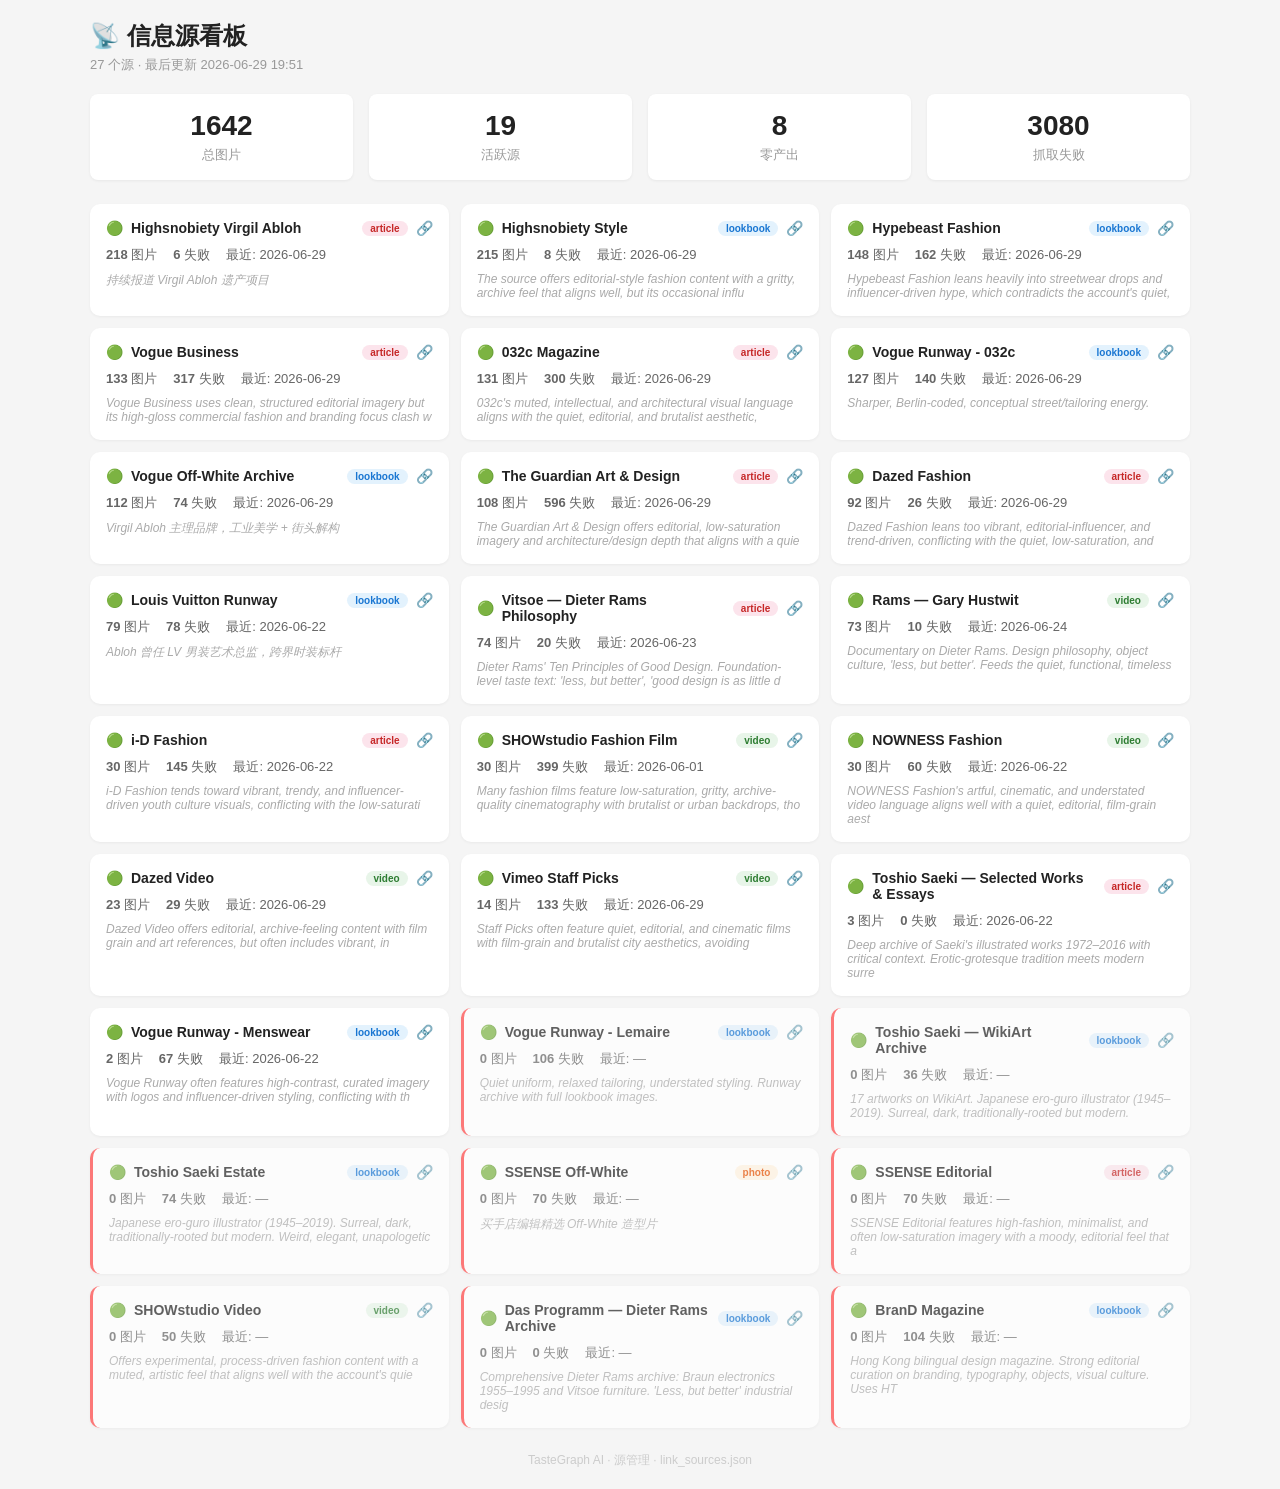
==== data/sources.html @ 7e1a2206 "checkpoint before parallel development" ====
<!DOCTYPE html>
<html lang="zh-CN">
<head>
<meta charset="UTF-8">
<meta name="viewport" content="width=device-width, initial-scale=1.0">
<title>信息源看板 — TasteGraph</title>
<style>
  * { box-sizing: border-box; }
  body { font-family: -apple-system, "PingFang SC", sans-serif; background: #f5f5f5; margin: 0; padding: 20px; color: #222; }
  .wrap { max-width: 1100px; margin: 0 auto; }
  h1 { font-size: 24px; margin: 0 0 4px; }
  .sub { color: #999; font-size: 13px; margin-bottom: 20px; }
  .stats { display: flex; gap: 16px; margin-bottom: 24px; }
  .stat-box { background: white; padding: 16px 24px; border-radius: 8px; flex: 1; text-align: center; box-shadow: 0 1px 3px rgba(0,0,0,0.06); }
  .stat-box .num { font-size: 28px; font-weight: 700; }
  .stat-box .label { font-size: 13px; color: #999; margin-top: 4px; }
  .grid { display: grid; grid-template-columns: repeat(auto-fill, minmax(320px, 1fr)); gap: 12px; }
  .card { background: white; border-radius: 10px; padding: 16px; box-shadow: 0 1px 3px rgba(0,0,0,0.05); transition: transform 0.1s; }
  .card:hover { transform: translateY(-1px); box-shadow: 0 3px 12px rgba(0,0,0,0.1); }
  .card.zero-yield { border-left: 3px solid #ff4444; opacity: 0.7; }
  .card-top { display: flex; align-items: center; gap: 8px; margin-bottom: 10px; }
  .card-top .name { font-weight: 700; font-size: 14px; flex: 1; }
  .card-top .status { font-size: 14px; }
  .card-top .url { font-size: 14px; text-decoration: none; }
  .tag { font-size: 10px; padding: 2px 8px; border-radius: 10px; font-weight: 600; }
  .tag-lb { background: #e3f2fd; color: #1976d2; }
  .tag-art { background: #fce4ec; color: #c62828; }
  .tag-vid { background: #e8f5e9; color: #2e7d32; }
  .tag-photo { background: #fff3e0; color: #e65100; }
  .tag-mix { background: #f3e5f5; color: #7b1fa2; }
  .card-stats { display: flex; gap: 16px; font-size: 13px; color: #666; margin-bottom: 8px; }
  .card-reason { font-size: 12px; color: #aaa; font-style: italic; }
  .footer { text-align: center; color: #ccc; font-size: 12px; margin-top: 24px; }
</style>
</head>
<body>
<div class="wrap">
<h1>📡 信息源看板</h1>
<div class="sub">27 个源 · 最后更新 2026-06-29 19:51</div>

<div class="stats">
  <div class="stat-box">
    <div class="num">1642</div>
    <div class="label">总图片</div>
  </div>
  <div class="stat-box">
    <div class="num">19</div>
    <div class="label">活跃源</div>
  </div>
  <div class="stat-box">
    <div class="num">8</div>
    <div class="label">零产出</div>
  </div>
  <div class="stat-box">
    <div class="num">3080</div>
    <div class="label">抓取失败</div>
  </div>
</div>

<div class="grid">

    <div class="card ">
      <div class="card-top">
        <span class="status">🟢</span>
        <span class="name">Highsnobiety Virgil Abloh</span>
        <span class="tag tag-art">article</span>
        <a href="https://www.highsnobiety.com/tag/virgil-abloh/" target="_blank" class="url" title="https://www.highsnobiety.com/tag/virgil-abloh/">🔗</a>
      </div>
      <div class="card-stats">
        <span class="stat"><strong>218</strong> 图片</span>
        <span class="stat"><strong>6</strong> 失败</span>
        <span class="stat">最近: 2026-06-29</span>
      </div>
      <div class="card-reason">持续报道 Virgil Abloh 遗产项目</div>
    </div>
    <div class="card ">
      <div class="card-top">
        <span class="status">🟢</span>
        <span class="name">Highsnobiety Style</span>
        <span class="tag tag-lb">lookbook</span>
        <a href="https://www.highsnobiety.com/tag/style/" target="_blank" class="url" title="https://www.highsnobiety.com/tag/style/">🔗</a>
      </div>
      <div class="card-stats">
        <span class="stat"><strong>215</strong> 图片</span>
        <span class="stat"><strong>8</strong> 失败</span>
        <span class="stat">最近: 2026-06-29</span>
      </div>
      <div class="card-reason">The source offers editorial-style fashion content with a gritty, archive feel that aligns well, but its occasional influ</div>
    </div>
    <div class="card ">
      <div class="card-top">
        <span class="status">🟢</span>
        <span class="name">Hypebeast Fashion</span>
        <span class="tag tag-lb">lookbook</span>
        <a href="https://hypebeast.com/fashion" target="_blank" class="url" title="https://hypebeast.com/fashion">🔗</a>
      </div>
      <div class="card-stats">
        <span class="stat"><strong>148</strong> 图片</span>
        <span class="stat"><strong>162</strong> 失败</span>
        <span class="stat">最近: 2026-06-29</span>
      </div>
      <div class="card-reason">Hypebeast Fashion leans heavily into streetwear drops and influencer-driven hype, which contradicts the account's quiet,</div>
    </div>
    <div class="card ">
      <div class="card-top">
        <span class="status">🟢</span>
        <span class="name">Vogue Business</span>
        <span class="tag tag-art">article</span>
        <a href="https://www.voguebusiness.com/" target="_blank" class="url" title="https://www.voguebusiness.com/">🔗</a>
      </div>
      <div class="card-stats">
        <span class="stat"><strong>133</strong> 图片</span>
        <span class="stat"><strong>317</strong> 失败</span>
        <span class="stat">最近: 2026-06-29</span>
      </div>
      <div class="card-reason">Vogue Business uses clean, structured editorial imagery but its high-gloss commercial fashion and branding focus clash w</div>
    </div>
    <div class="card ">
      <div class="card-top">
        <span class="status">🟢</span>
        <span class="name">032c Magazine</span>
        <span class="tag tag-art">article</span>
        <a href="https://www.032c.com/" target="_blank" class="url" title="https://www.032c.com/">🔗</a>
      </div>
      <div class="card-stats">
        <span class="stat"><strong>131</strong> 图片</span>
        <span class="stat"><strong>300</strong> 失败</span>
        <span class="stat">最近: 2026-06-29</span>
      </div>
      <div class="card-reason">032c's muted, intellectual, and architectural visual language aligns with the quiet, editorial, and brutalist aesthetic,</div>
    </div>
    <div class="card ">
      <div class="card-top">
        <span class="status">🟢</span>
        <span class="name">Vogue Runway - 032c</span>
        <span class="tag tag-lb">lookbook</span>
        <a href="https://www.vogue.com/fashion-shows/designer/032c" target="_blank" class="url" title="https://www.vogue.com/fashion-shows/designer/032c">🔗</a>
      </div>
      <div class="card-stats">
        <span class="stat"><strong>127</strong> 图片</span>
        <span class="stat"><strong>140</strong> 失败</span>
        <span class="stat">最近: 2026-06-29</span>
      </div>
      <div class="card-reason">Sharper, Berlin-coded, conceptual street/tailoring energy.</div>
    </div>
    <div class="card ">
      <div class="card-top">
        <span class="status">🟢</span>
        <span class="name">Vogue Off-White Archive</span>
        <span class="tag tag-lb">lookbook</span>
        <a href="https://www.vogue.com/fashion-shows/designer/off-white" target="_blank" class="url" title="https://www.vogue.com/fashion-shows/designer/off-white">🔗</a>
      </div>
      <div class="card-stats">
        <span class="stat"><strong>112</strong> 图片</span>
        <span class="stat"><strong>74</strong> 失败</span>
        <span class="stat">最近: 2026-06-29</span>
      </div>
      <div class="card-reason">Virgil Abloh 主理品牌，工业美学 + 街头解构</div>
    </div>
    <div class="card ">
      <div class="card-top">
        <span class="status">🟢</span>
        <span class="name">The Guardian Art & Design</span>
        <span class="tag tag-art">article</span>
        <a href="https://www.theguardian.com/artanddesign" target="_blank" class="url" title="https://www.theguardian.com/artanddesign">🔗</a>
      </div>
      <div class="card-stats">
        <span class="stat"><strong>108</strong> 图片</span>
        <span class="stat"><strong>596</strong> 失败</span>
        <span class="stat">最近: 2026-06-29</span>
      </div>
      <div class="card-reason">The Guardian Art & Design offers editorial, low-saturation imagery and architecture/design depth that aligns with a quie</div>
    </div>
    <div class="card ">
      <div class="card-top">
        <span class="status">🟢</span>
        <span class="name">Dazed Fashion</span>
        <span class="tag tag-art">article</span>
        <a href="https://www.dazeddigital.com/fashion" target="_blank" class="url" title="https://www.dazeddigital.com/fashion">🔗</a>
      </div>
      <div class="card-stats">
        <span class="stat"><strong>92</strong> 图片</span>
        <span class="stat"><strong>26</strong> 失败</span>
        <span class="stat">最近: 2026-06-29</span>
      </div>
      <div class="card-reason">Dazed Fashion leans too vibrant, editorial-influencer, and trend-driven, conflicting with the quiet, low-saturation, and</div>
    </div>
    <div class="card ">
      <div class="card-top">
        <span class="status">🟢</span>
        <span class="name">Louis Vuitton Runway</span>
        <span class="tag tag-lb">lookbook</span>
        <a href="https://www.vogue.com/fashion-shows/designer/louis-vuitton" target="_blank" class="url" title="https://www.vogue.com/fashion-shows/designer/louis-vuitton">🔗</a>
      </div>
      <div class="card-stats">
        <span class="stat"><strong>79</strong> 图片</span>
        <span class="stat"><strong>78</strong> 失败</span>
        <span class="stat">最近: 2026-06-22</span>
      </div>
      <div class="card-reason">Abloh 曾任 LV 男装艺术总监，跨界时装标杆</div>
    </div>
    <div class="card ">
      <div class="card-top">
        <span class="status">🟢</span>
        <span class="name">Vitsoe — Dieter Rams Philosophy</span>
        <span class="tag tag-art">article</span>
        <a href="https://www.vitsoe.com/gb/about/good-design" target="_blank" class="url" title="https://www.vitsoe.com/gb/about/good-design">🔗</a>
      </div>
      <div class="card-stats">
        <span class="stat"><strong>74</strong> 图片</span>
        <span class="stat"><strong>20</strong> 失败</span>
        <span class="stat">最近: 2026-06-23</span>
      </div>
      <div class="card-reason">Dieter Rams' Ten Principles of Good Design. Foundation-level taste text: 'less, but better', 'good design is as little d</div>
    </div>
    <div class="card ">
      <div class="card-top">
        <span class="status">🟢</span>
        <span class="name">Rams — Gary Hustwit</span>
        <span class="tag tag-vid">video</span>
        <a href="https://www.hustwit.com/rams" target="_blank" class="url" title="https://www.hustwit.com/rams">🔗</a>
      </div>
      <div class="card-stats">
        <span class="stat"><strong>73</strong> 图片</span>
        <span class="stat"><strong>10</strong> 失败</span>
        <span class="stat">最近: 2026-06-24</span>
      </div>
      <div class="card-reason">Documentary on Dieter Rams. Design philosophy, object culture, 'less, but better'. Feeds the quiet, functional, timeless</div>
    </div>
    <div class="card ">
      <div class="card-top">
        <span class="status">🟢</span>
        <span class="name">i-D Fashion</span>
        <span class="tag tag-art">article</span>
        <a href="https://i-d.co/category/fashion/" target="_blank" class="url" title="https://i-d.co/category/fashion/">🔗</a>
      </div>
      <div class="card-stats">
        <span class="stat"><strong>30</strong> 图片</span>
        <span class="stat"><strong>145</strong> 失败</span>
        <span class="stat">最近: 2026-06-22</span>
      </div>
      <div class="card-reason">i-D Fashion tends toward vibrant, trendy, and influencer-driven youth culture visuals, conflicting with the low-saturati</div>
    </div>
    <div class="card ">
      <div class="card-top">
        <span class="status">🟢</span>
        <span class="name">SHOWstudio Fashion Film</span>
        <span class="tag tag-vid">video</span>
        <a href="https://www.showstudio.com/projects/fashion_film_submissions" target="_blank" class="url" title="https://www.showstudio.com/projects/fashion_film_submissions">🔗</a>
      </div>
      <div class="card-stats">
        <span class="stat"><strong>30</strong> 图片</span>
        <span class="stat"><strong>399</strong> 失败</span>
        <span class="stat">最近: 2026-06-01</span>
      </div>
      <div class="card-reason">Many fashion films feature low-saturation, gritty, archive-quality cinematography with brutalist or urban backdrops, tho</div>
    </div>
    <div class="card ">
      <div class="card-top">
        <span class="status">🟢</span>
        <span class="name">NOWNESS Fashion</span>
        <span class="tag tag-vid">video</span>
        <a href="https://www.nowness.com/topic/fashion" target="_blank" class="url" title="https://www.nowness.com/topic/fashion">🔗</a>
      </div>
      <div class="card-stats">
        <span class="stat"><strong>30</strong> 图片</span>
        <span class="stat"><strong>60</strong> 失败</span>
        <span class="stat">最近: 2026-06-22</span>
      </div>
      <div class="card-reason">NOWNESS Fashion's artful, cinematic, and understated video language aligns well with a quiet, editorial, film-grain aest</div>
    </div>
    <div class="card ">
      <div class="card-top">
        <span class="status">🟢</span>
        <span class="name">Dazed Video</span>
        <span class="tag tag-vid">video</span>
        <a href="https://www.dazeddigital.com/video" target="_blank" class="url" title="https://www.dazeddigital.com/video">🔗</a>
      </div>
      <div class="card-stats">
        <span class="stat"><strong>23</strong> 图片</span>
        <span class="stat"><strong>29</strong> 失败</span>
        <span class="stat">最近: 2026-06-29</span>
      </div>
      <div class="card-reason">Dazed Video offers editorial, archive-feeling content with film grain and art references, but often includes vibrant, in</div>
    </div>
    <div class="card ">
      <div class="card-top">
        <span class="status">🟢</span>
        <span class="name">Vimeo Staff Picks</span>
        <span class="tag tag-vid">video</span>
        <a href="https://vimeo.com/channels/staffpicks" target="_blank" class="url" title="https://vimeo.com/channels/staffpicks">🔗</a>
      </div>
      <div class="card-stats">
        <span class="stat"><strong>14</strong> 图片</span>
        <span class="stat"><strong>133</strong> 失败</span>
        <span class="stat">最近: 2026-06-29</span>
      </div>
      <div class="card-reason">Staff Picks often feature quiet, editorial, and cinematic films with film-grain and brutalist city aesthetics, avoiding </div>
    </div>
    <div class="card ">
      <div class="card-top">
        <span class="status">🟢</span>
        <span class="name">Toshio Saeki — Selected Works & Essays</span>
        <span class="tag tag-art">article</span>
        <a href="https://anothersomething.org/saeki-selected-works" target="_blank" class="url" title="https://anothersomething.org/saeki-selected-works">🔗</a>
      </div>
      <div class="card-stats">
        <span class="stat"><strong>3</strong> 图片</span>
        <span class="stat"><strong>0</strong> 失败</span>
        <span class="stat">最近: 2026-06-22</span>
      </div>
      <div class="card-reason">Deep archive of Saeki's illustrated works 1972–2016 with critical context. Erotic-grotesque tradition meets modern surre</div>
    </div>
    <div class="card ">
      <div class="card-top">
        <span class="status">🟢</span>
        <span class="name">Vogue Runway - Menswear</span>
        <span class="tag tag-lb">lookbook</span>
        <a href="https://www.vogue.com/fashion-shows/menswear" target="_blank" class="url" title="https://www.vogue.com/fashion-shows/menswear">🔗</a>
      </div>
      <div class="card-stats">
        <span class="stat"><strong>2</strong> 图片</span>
        <span class="stat"><strong>67</strong> 失败</span>
        <span class="stat">最近: 2026-06-22</span>
      </div>
      <div class="card-reason">Vogue Runway often features high-contrast, curated imagery with logos and influencer-driven styling, conflicting with th</div>
    </div>
    <div class="card zero-yield">
      <div class="card-top">
        <span class="status">🟢</span>
        <span class="name">Vogue Runway - Lemaire</span>
        <span class="tag tag-lb">lookbook</span>
        <a href="https://www.vogue.com/fashion-shows/designer/lemaire" target="_blank" class="url" title="https://www.vogue.com/fashion-shows/designer/lemaire">🔗</a>
      </div>
      <div class="card-stats">
        <span class="stat"><strong>0</strong> 图片</span>
        <span class="stat"><strong>106</strong> 失败</span>
        <span class="stat">最近: —</span>
      </div>
      <div class="card-reason">Quiet uniform, relaxed tailoring, understated styling. Runway archive with full lookbook images.</div>
    </div>
    <div class="card zero-yield">
      <div class="card-top">
        <span class="status">🟢</span>
        <span class="name">Toshio Saeki — WikiArt Archive</span>
        <span class="tag tag-lb">lookbook</span>
        <a href="https://www.wikiart.org/en/toshio-saeki" target="_blank" class="url" title="https://www.wikiart.org/en/toshio-saeki">🔗</a>
      </div>
      <div class="card-stats">
        <span class="stat"><strong>0</strong> 图片</span>
        <span class="stat"><strong>36</strong> 失败</span>
        <span class="stat">最近: —</span>
      </div>
      <div class="card-reason">17 artworks on WikiArt. Japanese ero-guro illustrator (1945–2019). Surreal, dark, traditionally-rooted but modern.</div>
    </div>
    <div class="card zero-yield">
      <div class="card-top">
        <span class="status">🟢</span>
        <span class="name">Toshio Saeki Estate</span>
        <span class="tag tag-lb">lookbook</span>
        <a href="https://www.toshiosaeki.estate" target="_blank" class="url" title="https://www.toshiosaeki.estate">🔗</a>
      </div>
      <div class="card-stats">
        <span class="stat"><strong>0</strong> 图片</span>
        <span class="stat"><strong>74</strong> 失败</span>
        <span class="stat">最近: —</span>
      </div>
      <div class="card-reason">Japanese ero-guro illustrator (1945–2019). Surreal, dark, traditionally-rooted but modern. Weird, elegant, unapologetic </div>
    </div>
    <div class="card zero-yield">
      <div class="card-top">
        <span class="status">🟢</span>
        <span class="name">SSENSE Off-White</span>
        <span class="tag tag-photo">photo</span>
        <a href="https://www.ssense.com/en-us/everything-else/designers/off-white" target="_blank" class="url" title="https://www.ssense.com/en-us/everything-else/designers/off-white">🔗</a>
      </div>
      <div class="card-stats">
        <span class="stat"><strong>0</strong> 图片</span>
        <span class="stat"><strong>70</strong> 失败</span>
        <span class="stat">最近: —</span>
      </div>
      <div class="card-reason">买手店编辑精选 Off-White 造型片</div>
    </div>
    <div class="card zero-yield">
      <div class="card-top">
        <span class="status">🟢</span>
        <span class="name">SSENSE Editorial</span>
        <span class="tag tag-art">article</span>
        <a href="https://www.ssense.com/en-us/editorial" target="_blank" class="url" title="https://www.ssense.com/en-us/editorial">🔗</a>
      </div>
      <div class="card-stats">
        <span class="stat"><strong>0</strong> 图片</span>
        <span class="stat"><strong>70</strong> 失败</span>
        <span class="stat">最近: —</span>
      </div>
      <div class="card-reason">SSENSE Editorial features high-fashion, minimalist, and often low-saturation imagery with a moody, editorial feel that a</div>
    </div>
    <div class="card zero-yield">
      <div class="card-top">
        <span class="status">🟢</span>
        <span class="name">SHOWstudio Video</span>
        <span class="tag tag-vid">video</span>
        <a href="https://www.showstudio.com/videos" target="_blank" class="url" title="https://www.showstudio.com/videos">🔗</a>
      </div>
      <div class="card-stats">
        <span class="stat"><strong>0</strong> 图片</span>
        <span class="stat"><strong>50</strong> 失败</span>
        <span class="stat">最近: —</span>
      </div>
      <div class="card-reason">Offers experimental, process-driven fashion content with a muted, artistic feel that aligns well with the account's quie</div>
    </div>
    <div class="card zero-yield">
      <div class="card-top">
        <span class="status">🟢</span>
        <span class="name">Das Programm — Dieter Rams Archive</span>
        <span class="tag tag-lb">lookbook</span>
        <a href="https://www.dasprogramm.org" target="_blank" class="url" title="https://www.dasprogramm.org">🔗</a>
      </div>
      <div class="card-stats">
        <span class="stat"><strong>0</strong> 图片</span>
        <span class="stat"><strong>0</strong> 失败</span>
        <span class="stat">最近: —</span>
      </div>
      <div class="card-reason">Comprehensive Dieter Rams archive: Braun electronics 1955–1995 and Vitsoe furniture. 'Less, but better' industrial desig</div>
    </div>
    <div class="card zero-yield">
      <div class="card-top">
        <span class="status">🟢</span>
        <span class="name">BranD Magazine</span>
        <span class="tag tag-lb">lookbook</span>
        <a href="http://www.brandmagazine.com.hk" target="_blank" class="url" title="http://www.brandmagazine.com.hk">🔗</a>
      </div>
      <div class="card-stats">
        <span class="stat"><strong>0</strong> 图片</span>
        <span class="stat"><strong>104</strong> 失败</span>
        <span class="stat">最近: —</span>
      </div>
      <div class="card-reason">Hong Kong bilingual design magazine. Strong editorial curation on branding, typography, objects, visual culture. Uses HT</div>
    </div>
</div>

<div class="footer">TasteGraph AI · 源管理 · link_sources.json</div>
</div>
</body>
</html>
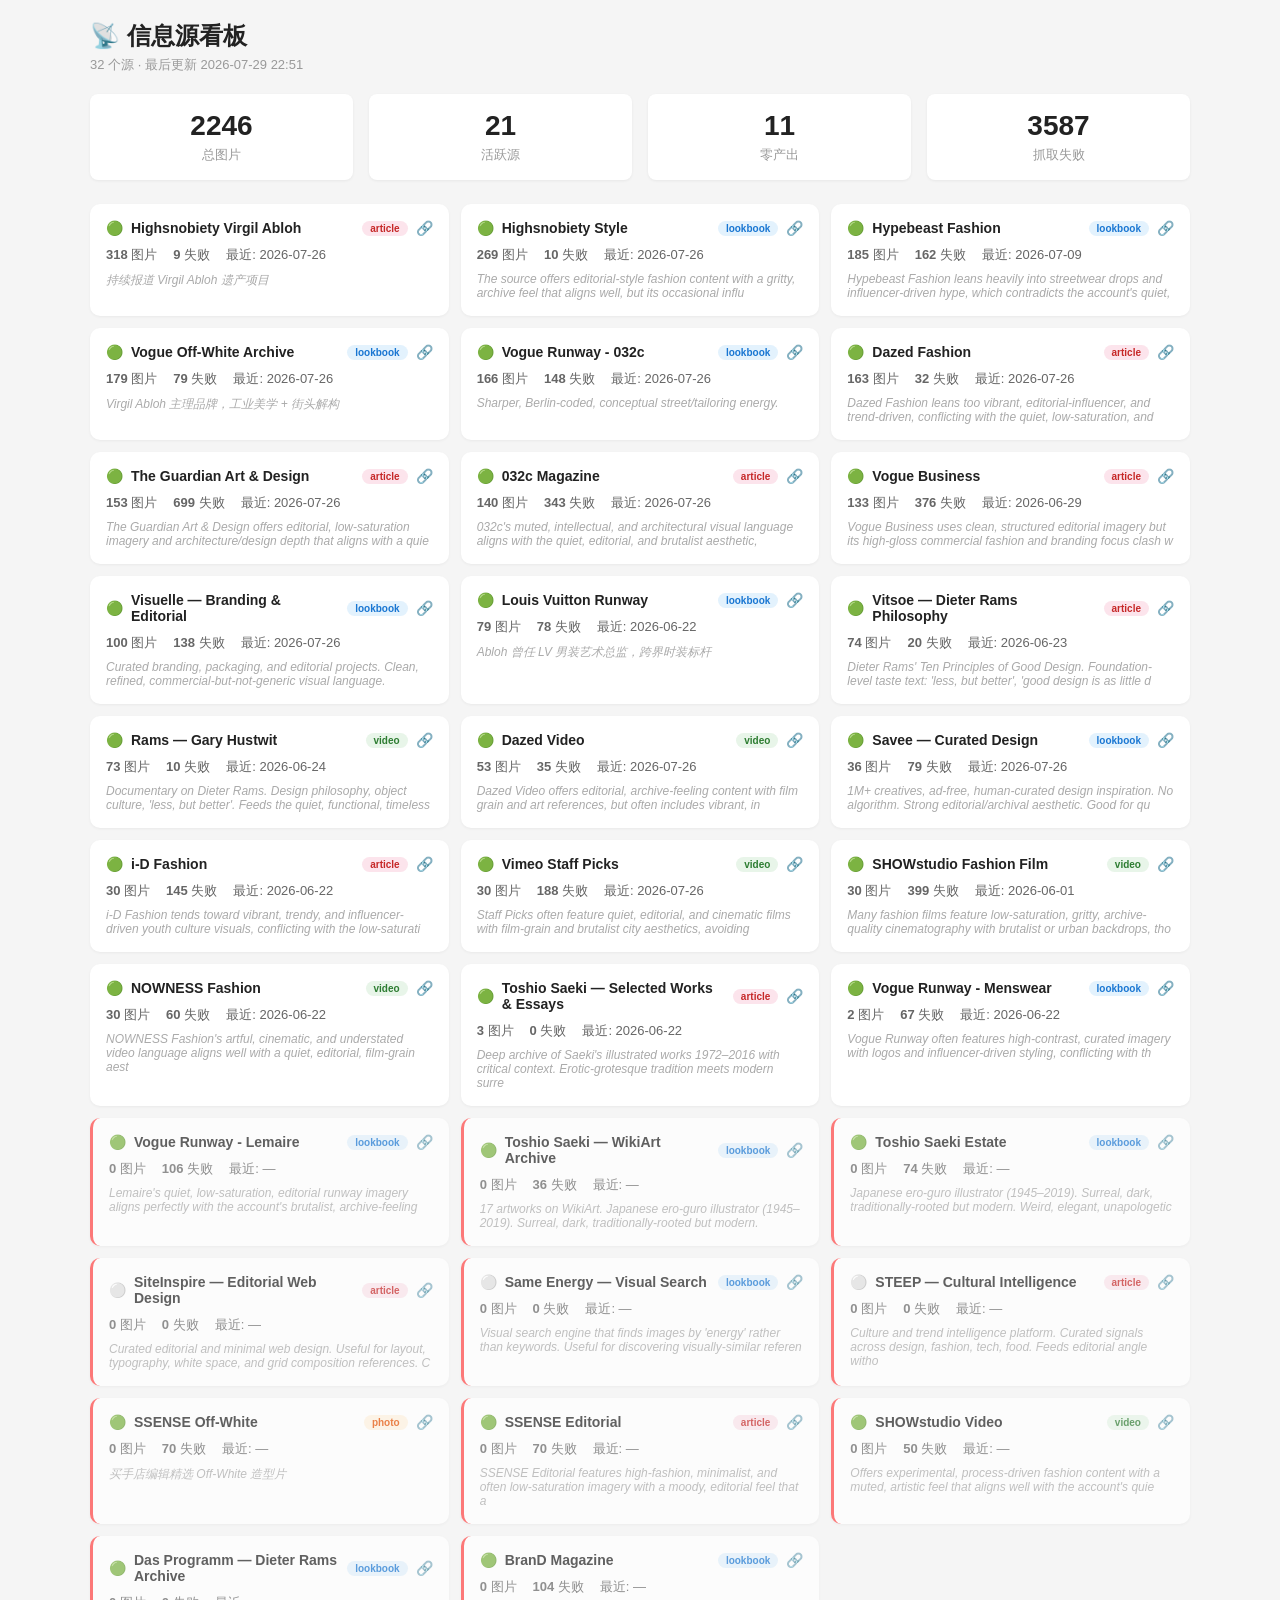
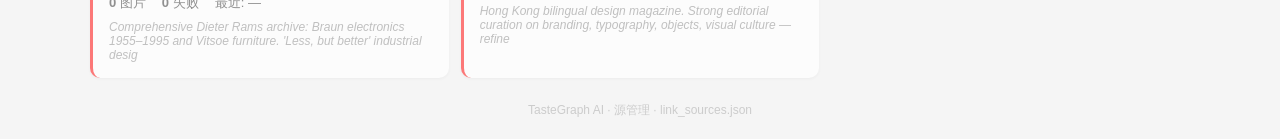
==== commit 2dc9d735: "feat(ui): 5 new tabs - health/pipeline/crawler/tasks/weekly (10 tab total) 老板 2026-07-29 总控冷启动: '唯一总" ====
--- a/data/sources.html
+++ b/data/sources.html
@@ -36,23 +36,23 @@
 <body>
 <div class="wrap">
 <h1>📡 信息源看板</h1>
-<div class="sub">27 个源 · 最后更新 2026-06-29 19:51</div>
+<div class="sub">32 个源 · 最后更新 2026-07-29 22:51</div>
 
 <div class="stats">
   <div class="stat-box">
-    <div class="num">1642</div>
+    <div class="num">2246</div>
     <div class="label">总图片</div>
   </div>
   <div class="stat-box">
-    <div class="num">19</div>
+    <div class="num">21</div>
     <div class="label">活跃源</div>
   </div>
   <div class="stat-box">
-    <div class="num">8</div>
+    <div class="num">11</div>
     <div class="label">零产出</div>
   </div>
   <div class="stat-box">
-    <div class="num">3080</div>
+    <div class="num">3587</div>
     <div class="label">抓取失败</div>
   </div>
 </div>
@@ -67,123 +67,137 @@
         <a href="https://www.highsnobiety.com/tag/virgil-abloh/" target="_blank" class="url" title="https://www.highsnobiety.com/tag/virgil-abloh/">🔗</a>
       </div>
       <div class="card-stats">
-        <span class="stat"><strong>218</strong> 图片</span>
-        <span class="stat"><strong>6</strong> 失败</span>
+        <span class="stat"><strong>318</strong> 图片</span>
+        <span class="stat"><strong>9</strong> 失败</span>
+        <span class="stat">最近: 2026-07-26</span>
+      </div>
+      <div class="card-reason">持续报道 Virgil Abloh 遗产项目</div>
+    </div>
+    <div class="card ">
+      <div class="card-top">
+        <span class="status">🟢</span>
+        <span class="name">Highsnobiety Style</span>
+        <span class="tag tag-lb">lookbook</span>
+        <a href="https://www.highsnobiety.com/tag/style/" target="_blank" class="url" title="https://www.highsnobiety.com/tag/style/">🔗</a>
+      </div>
+      <div class="card-stats">
+        <span class="stat"><strong>269</strong> 图片</span>
+        <span class="stat"><strong>10</strong> 失败</span>
+        <span class="stat">最近: 2026-07-26</span>
+      </div>
+      <div class="card-reason">The source offers editorial-style fashion content with a gritty, archive feel that aligns well, but its occasional influ</div>
+    </div>
+    <div class="card ">
+      <div class="card-top">
+        <span class="status">🟢</span>
+        <span class="name">Hypebeast Fashion</span>
+        <span class="tag tag-lb">lookbook</span>
+        <a href="https://hypebeast.com/fashion" target="_blank" class="url" title="https://hypebeast.com/fashion">🔗</a>
+      </div>
+      <div class="card-stats">
+        <span class="stat"><strong>185</strong> 图片</span>
+        <span class="stat"><strong>162</strong> 失败</span>
+        <span class="stat">最近: 2026-07-09</span>
+      </div>
+      <div class="card-reason">Hypebeast Fashion leans heavily into streetwear drops and influencer-driven hype, which contradicts the account's quiet,</div>
+    </div>
+    <div class="card ">
+      <div class="card-top">
+        <span class="status">🟢</span>
+        <span class="name">Vogue Off-White Archive</span>
+        <span class="tag tag-lb">lookbook</span>
+        <a href="https://www.vogue.com/fashion-shows/designer/off-white" target="_blank" class="url" title="https://www.vogue.com/fashion-shows/designer/off-white">🔗</a>
+      </div>
+      <div class="card-stats">
+        <span class="stat"><strong>179</strong> 图片</span>
+        <span class="stat"><strong>79</strong> 失败</span>
+        <span class="stat">最近: 2026-07-26</span>
+      </div>
+      <div class="card-reason">Virgil Abloh 主理品牌，工业美学 + 街头解构</div>
+    </div>
+    <div class="card ">
+      <div class="card-top">
+        <span class="status">🟢</span>
+        <span class="name">Vogue Runway - 032c</span>
+        <span class="tag tag-lb">lookbook</span>
+        <a href="https://www.vogue.com/fashion-shows/designer/032c" target="_blank" class="url" title="https://www.vogue.com/fashion-shows/designer/032c">🔗</a>
+      </div>
+      <div class="card-stats">
+        <span class="stat"><strong>166</strong> 图片</span>
+        <span class="stat"><strong>148</strong> 失败</span>
+        <span class="stat">最近: 2026-07-26</span>
+      </div>
+      <div class="card-reason">Sharper, Berlin-coded, conceptual street/tailoring energy.</div>
+    </div>
+    <div class="card ">
+      <div class="card-top">
+        <span class="status">🟢</span>
+        <span class="name">Dazed Fashion</span>
+        <span class="tag tag-art">article</span>
+        <a href="https://www.dazeddigital.com/fashion" target="_blank" class="url" title="https://www.dazeddigital.com/fashion">🔗</a>
+      </div>
+      <div class="card-stats">
+        <span class="stat"><strong>163</strong> 图片</span>
+        <span class="stat"><strong>32</strong> 失败</span>
+        <span class="stat">最近: 2026-07-26</span>
+      </div>
+      <div class="card-reason">Dazed Fashion leans too vibrant, editorial-influencer, and trend-driven, conflicting with the quiet, low-saturation, and</div>
+    </div>
+    <div class="card ">
+      <div class="card-top">
+        <span class="status">🟢</span>
+        <span class="name">The Guardian Art & Design</span>
+        <span class="tag tag-art">article</span>
+        <a href="https://www.theguardian.com/artanddesign" target="_blank" class="url" title="https://www.theguardian.com/artanddesign">🔗</a>
+      </div>
+      <div class="card-stats">
+        <span class="stat"><strong>153</strong> 图片</span>
+        <span class="stat"><strong>699</strong> 失败</span>
+        <span class="stat">最近: 2026-07-26</span>
+      </div>
+      <div class="card-reason">The Guardian Art & Design offers editorial, low-saturation imagery and architecture/design depth that aligns with a quie</div>
+    </div>
+    <div class="card ">
+      <div class="card-top">
+        <span class="status">🟢</span>
+        <span class="name">032c Magazine</span>
+        <span class="tag tag-art">article</span>
+        <a href="https://www.032c.com/" target="_blank" class="url" title="https://www.032c.com/">🔗</a>
+      </div>
+      <div class="card-stats">
+        <span class="stat"><strong>140</strong> 图片</span>
+        <span class="stat"><strong>343</strong> 失败</span>
+        <span class="stat">最近: 2026-07-26</span>
+      </div>
+      <div class="card-reason">032c's muted, intellectual, and architectural visual language aligns with the quiet, editorial, and brutalist aesthetic,</div>
+    </div>
+    <div class="card ">
+      <div class="card-top">
+        <span class="status">🟢</span>
+        <span class="name">Vogue Business</span>
+        <span class="tag tag-art">article</span>
+        <a href="https://www.voguebusiness.com/" target="_blank" class="url" title="https://www.voguebusiness.com/">🔗</a>
+      </div>
+      <div class="card-stats">
+        <span class="stat"><strong>133</strong> 图片</span>
+        <span class="stat"><strong>376</strong> 失败</span>
         <span class="stat">最近: 2026-06-29</span>
       </div>
-      <div class="card-reason">持续报道 Virgil Abloh 遗产项目</div>
-    </div>
-    <div class="card ">
-      <div class="card-top">
-        <span class="status">🟢</span>
-        <span class="name">Highsnobiety Style</span>
-        <span class="tag tag-lb">lookbook</span>
-        <a href="https://www.highsnobiety.com/tag/style/" target="_blank" class="url" title="https://www.highsnobiety.com/tag/style/">🔗</a>
-      </div>
-      <div class="card-stats">
-        <span class="stat"><strong>215</strong> 图片</span>
-        <span class="stat"><strong>8</strong> 失败</span>
-        <span class="stat">最近: 2026-06-29</span>
-      </div>
-      <div class="card-reason">The source offers editorial-style fashion content with a gritty, archive feel that aligns well, but its occasional influ</div>
-    </div>
-    <div class="card ">
-      <div class="card-top">
-        <span class="status">🟢</span>
-        <span class="name">Hypebeast Fashion</span>
-        <span class="tag tag-lb">lookbook</span>
-        <a href="https://hypebeast.com/fashion" target="_blank" class="url" title="https://hypebeast.com/fashion">🔗</a>
-      </div>
-      <div class="card-stats">
-        <span class="stat"><strong>148</strong> 图片</span>
-        <span class="stat"><strong>162</strong> 失败</span>
-        <span class="stat">最近: 2026-06-29</span>
-      </div>
-      <div class="card-reason">Hypebeast Fashion leans heavily into streetwear drops and influencer-driven hype, which contradicts the account's quiet,</div>
-    </div>
-    <div class="card ">
-      <div class="card-top">
-        <span class="status">🟢</span>
-        <span class="name">Vogue Business</span>
-        <span class="tag tag-art">article</span>
-        <a href="https://www.voguebusiness.com/" target="_blank" class="url" title="https://www.voguebusiness.com/">🔗</a>
-      </div>
-      <div class="card-stats">
-        <span class="stat"><strong>133</strong> 图片</span>
-        <span class="stat"><strong>317</strong> 失败</span>
-        <span class="stat">最近: 2026-06-29</span>
-      </div>
       <div class="card-reason">Vogue Business uses clean, structured editorial imagery but its high-gloss commercial fashion and branding focus clash w</div>
     </div>
     <div class="card ">
       <div class="card-top">
         <span class="status">🟢</span>
-        <span class="name">032c Magazine</span>
-        <span class="tag tag-art">article</span>
-        <a href="https://www.032c.com/" target="_blank" class="url" title="https://www.032c.com/">🔗</a>
-      </div>
-      <div class="card-stats">
-        <span class="stat"><strong>131</strong> 图片</span>
-        <span class="stat"><strong>300</strong> 失败</span>
-        <span class="stat">最近: 2026-06-29</span>
-      </div>
-      <div class="card-reason">032c's muted, intellectual, and architectural visual language aligns with the quiet, editorial, and brutalist aesthetic,</div>
-    </div>
-    <div class="card ">
-      <div class="card-top">
-        <span class="status">🟢</span>
-        <span class="name">Vogue Runway - 032c</span>
-        <span class="tag tag-lb">lookbook</span>
-        <a href="https://www.vogue.com/fashion-shows/designer/032c" target="_blank" class="url" title="https://www.vogue.com/fashion-shows/designer/032c">🔗</a>
-      </div>
-      <div class="card-stats">
-        <span class="stat"><strong>127</strong> 图片</span>
-        <span class="stat"><strong>140</strong> 失败</span>
-        <span class="stat">最近: 2026-06-29</span>
-      </div>
-      <div class="card-reason">Sharper, Berlin-coded, conceptual street/tailoring energy.</div>
-    </div>
-    <div class="card ">
-      <div class="card-top">
-        <span class="status">🟢</span>
-        <span class="name">Vogue Off-White Archive</span>
-        <span class="tag tag-lb">lookbook</span>
-        <a href="https://www.vogue.com/fashion-shows/designer/off-white" target="_blank" class="url" title="https://www.vogue.com/fashion-shows/designer/off-white">🔗</a>
-      </div>
-      <div class="card-stats">
-        <span class="stat"><strong>112</strong> 图片</span>
-        <span class="stat"><strong>74</strong> 失败</span>
-        <span class="stat">最近: 2026-06-29</span>
-      </div>
-      <div class="card-reason">Virgil Abloh 主理品牌，工业美学 + 街头解构</div>
-    </div>
-    <div class="card ">
-      <div class="card-top">
-        <span class="status">🟢</span>
-        <span class="name">The Guardian Art & Design</span>
-        <span class="tag tag-art">article</span>
-        <a href="https://www.theguardian.com/artanddesign" target="_blank" class="url" title="https://www.theguardian.com/artanddesign">🔗</a>
-      </div>
-      <div class="card-stats">
-        <span class="stat"><strong>108</strong> 图片</span>
-        <span class="stat"><strong>596</strong> 失败</span>
-        <span class="stat">最近: 2026-06-29</span>
-      </div>
-      <div class="card-reason">The Guardian Art & Design offers editorial, low-saturation imagery and architecture/design depth that aligns with a quie</div>
-    </div>
-    <div class="card ">
-      <div class="card-top">
-        <span class="status">🟢</span>
-        <span class="name">Dazed Fashion</span>
-        <span class="tag tag-art">article</span>
-        <a href="https://www.dazeddigital.com/fashion" target="_blank" class="url" title="https://www.dazeddigital.com/fashion">🔗</a>
-      </div>
-      <div class="card-stats">
-        <span class="stat"><strong>92</strong> 图片</span>
-        <span class="stat"><strong>26</strong> 失败</span>
-        <span class="stat">最近: 2026-06-29</span>
-      </div>
-      <div class="card-reason">Dazed Fashion leans too vibrant, editorial-influencer, and trend-driven, conflicting with the quiet, low-saturation, and</div>
+        <span class="name">Visuelle — Branding & Editorial</span>
+        <span class="tag tag-lb">lookbook</span>
+        <a href="https://visuelle.co.uk" target="_blank" class="url" title="https://visuelle.co.uk">🔗</a>
+      </div>
+      <div class="card-stats">
+        <span class="stat"><strong>100</strong> 图片</span>
+        <span class="stat"><strong>138</strong> 失败</span>
+        <span class="stat">最近: 2026-07-26</span>
+      </div>
+      <div class="card-reason">Curated branding, packaging, and editorial projects. Clean, refined, commercial-but-not-generic visual language.</div>
     </div>
     <div class="card ">
       <div class="card-top">
@@ -230,6 +244,34 @@
     <div class="card ">
       <div class="card-top">
         <span class="status">🟢</span>
+        <span class="name">Dazed Video</span>
+        <span class="tag tag-vid">video</span>
+        <a href="https://www.dazeddigital.com/video" target="_blank" class="url" title="https://www.dazeddigital.com/video">🔗</a>
+      </div>
+      <div class="card-stats">
+        <span class="stat"><strong>53</strong> 图片</span>
+        <span class="stat"><strong>35</strong> 失败</span>
+        <span class="stat">最近: 2026-07-26</span>
+      </div>
+      <div class="card-reason">Dazed Video offers editorial, archive-feeling content with film grain and art references, but often includes vibrant, in</div>
+    </div>
+    <div class="card ">
+      <div class="card-top">
+        <span class="status">🟢</span>
+        <span class="name">Savee — Curated Design</span>
+        <span class="tag tag-lb">lookbook</span>
+        <a href="https://savee.it" target="_blank" class="url" title="https://savee.it">🔗</a>
+      </div>
+      <div class="card-stats">
+        <span class="stat"><strong>36</strong> 图片</span>
+        <span class="stat"><strong>79</strong> 失败</span>
+        <span class="stat">最近: 2026-07-26</span>
+      </div>
+      <div class="card-reason">1M+ creatives, ad-free, human-curated design inspiration. No algorithm. Strong editorial/archival aesthetic. Good for qu</div>
+    </div>
+    <div class="card ">
+      <div class="card-top">
+        <span class="status">🟢</span>
         <span class="name">i-D Fashion</span>
         <span class="tag tag-art">article</span>
         <a href="https://i-d.co/category/fashion/" target="_blank" class="url" title="https://i-d.co/category/fashion/">🔗</a>
@@ -244,6 +286,20 @@
     <div class="card ">
       <div class="card-top">
         <span class="status">🟢</span>
+        <span class="name">Vimeo Staff Picks</span>
+        <span class="tag tag-vid">video</span>
+        <a href="https://vimeo.com/channels/staffpicks" target="_blank" class="url" title="https://vimeo.com/channels/staffpicks">🔗</a>
+      </div>
+      <div class="card-stats">
+        <span class="stat"><strong>30</strong> 图片</span>
+        <span class="stat"><strong>188</strong> 失败</span>
+        <span class="stat">最近: 2026-07-26</span>
+      </div>
+      <div class="card-reason">Staff Picks often feature quiet, editorial, and cinematic films with film-grain and brutalist city aesthetics, avoiding </div>
+    </div>
+    <div class="card ">
+      <div class="card-top">
+        <span class="status">🟢</span>
         <span class="name">SHOWstudio Fashion Film</span>
         <span class="tag tag-vid">video</span>
         <a href="https://www.showstudio.com/projects/fashion_film_submissions" target="_blank" class="url" title="https://www.showstudio.com/projects/fashion_film_submissions">🔗</a>
@@ -272,34 +328,6 @@
     <div class="card ">
       <div class="card-top">
         <span class="status">🟢</span>
-        <span class="name">Dazed Video</span>
-        <span class="tag tag-vid">video</span>
-        <a href="https://www.dazeddigital.com/video" target="_blank" class="url" title="https://www.dazeddigital.com/video">🔗</a>
-      </div>
-      <div class="card-stats">
-        <span class="stat"><strong>23</strong> 图片</span>
-        <span class="stat"><strong>29</strong> 失败</span>
-        <span class="stat">最近: 2026-06-29</span>
-      </div>
-      <div class="card-reason">Dazed Video offers editorial, archive-feeling content with film grain and art references, but often includes vibrant, in</div>
-    </div>
-    <div class="card ">
-      <div class="card-top">
-        <span class="status">🟢</span>
-        <span class="name">Vimeo Staff Picks</span>
-        <span class="tag tag-vid">video</span>
-        <a href="https://vimeo.com/channels/staffpicks" target="_blank" class="url" title="https://vimeo.com/channels/staffpicks">🔗</a>
-      </div>
-      <div class="card-stats">
-        <span class="stat"><strong>14</strong> 图片</span>
-        <span class="stat"><strong>133</strong> 失败</span>
-        <span class="stat">最近: 2026-06-29</span>
-      </div>
-      <div class="card-reason">Staff Picks often feature quiet, editorial, and cinematic films with film-grain and brutalist city aesthetics, avoiding </div>
-    </div>
-    <div class="card ">
-      <div class="card-top">
-        <span class="status">🟢</span>
         <span class="name">Toshio Saeki — Selected Works & Essays</span>
         <span class="tag tag-art">article</span>
         <a href="https://anothersomething.org/saeki-selected-works" target="_blank" class="url" title="https://anothersomething.org/saeki-selected-works">🔗</a>
@@ -330,14 +358,14 @@
         <span class="status">🟢</span>
         <span class="name">Vogue Runway - Lemaire</span>
         <span class="tag tag-lb">lookbook</span>
-        <a href="https://www.vogue.com/fashion-shows/designer/lemaire" target="_blank" class="url" title="https://www.vogue.com/fashion-shows/designer/lemaire">🔗</a>
+        <a href="https://www.vogue.com/brands/lemaire" target="_blank" class="url" title="https://www.vogue.com/brands/lemaire">🔗</a>
       </div>
       <div class="card-stats">
         <span class="stat"><strong>0</strong> 图片</span>
         <span class="stat"><strong>106</strong> 失败</span>
         <span class="stat">最近: —</span>
       </div>
-      <div class="card-reason">Quiet uniform, relaxed tailoring, understated styling. Runway archive with full lookbook images.</div>
+      <div class="card-reason">Lemaire's quiet, low-saturation, editorial runway imagery aligns perfectly with the account's brutalist, archive-feeling</div>
     </div>
     <div class="card zero-yield">
       <div class="card-top">
@@ -366,6 +394,48 @@
         <span class="stat">最近: —</span>
       </div>
       <div class="card-reason">Japanese ero-guro illustrator (1945–2019). Surreal, dark, traditionally-rooted but modern. Weird, elegant, unapologetic </div>
+    </div>
+    <div class="card zero-yield">
+      <div class="card-top">
+        <span class="status">⚪</span>
+        <span class="name">SiteInspire — Editorial Web Design</span>
+        <span class="tag tag-art">article</span>
+        <a href="https://www.siteinspire.com" target="_blank" class="url" title="https://www.siteinspire.com">🔗</a>
+      </div>
+      <div class="card-stats">
+        <span class="stat"><strong>0</strong> 图片</span>
+        <span class="stat"><strong>0</strong> 失败</span>
+        <span class="stat">最近: —</span>
+      </div>
+      <div class="card-reason">Curated editorial and minimal web design. Useful for layout, typography, white space, and grid composition references. C</div>
+    </div>
+    <div class="card zero-yield">
+      <div class="card-top">
+        <span class="status">⚪</span>
+        <span class="name">Same Energy — Visual Search</span>
+        <span class="tag tag-lb">lookbook</span>
+        <a href="https://same.energy" target="_blank" class="url" title="https://same.energy">🔗</a>
+      </div>
+      <div class="card-stats">
+        <span class="stat"><strong>0</strong> 图片</span>
+        <span class="stat"><strong>0</strong> 失败</span>
+        <span class="stat">最近: —</span>
+      </div>
+      <div class="card-reason">Visual search engine that finds images by 'energy' rather than keywords. Useful for discovering visually-similar referen</div>
+    </div>
+    <div class="card zero-yield">
+      <div class="card-top">
+        <span class="status">⚪</span>
+        <span class="name">STEEP — Cultural Intelligence</span>
+        <span class="tag tag-art">article</span>
+        <a href="https://www.steep.earth" target="_blank" class="url" title="https://www.steep.earth">🔗</a>
+      </div>
+      <div class="card-stats">
+        <span class="stat"><strong>0</strong> 图片</span>
+        <span class="stat"><strong>0</strong> 失败</span>
+        <span class="stat">最近: —</span>
+      </div>
+      <div class="card-reason">Culture and trend intelligence platform. Curated signals across design, fashion, tech, food. Feeds editorial angle witho</div>
     </div>
     <div class="card zero-yield">
       <div class="card-top">
@@ -428,14 +498,14 @@
         <span class="status">🟢</span>
         <span class="name">BranD Magazine</span>
         <span class="tag tag-lb">lookbook</span>
-        <a href="http://www.brandmagazine.com.hk" target="_blank" class="url" title="http://www.brandmagazine.com.hk">🔗</a>
+        <a href="https://www.brandmagazine.com.hk" target="_blank" class="url" title="https://www.brandmagazine.com.hk">🔗</a>
       </div>
       <div class="card-stats">
         <span class="stat"><strong>0</strong> 图片</span>
         <span class="stat"><strong>104</strong> 失败</span>
         <span class="stat">最近: —</span>
       </div>
-      <div class="card-reason">Hong Kong bilingual design magazine. Strong editorial curation on branding, typography, objects, visual culture. Uses HT</div>
+      <div class="card-reason">Hong Kong bilingual design magazine. Strong editorial curation on branding, typography, objects, visual culture — refine</div>
     </div>
 </div>
 
